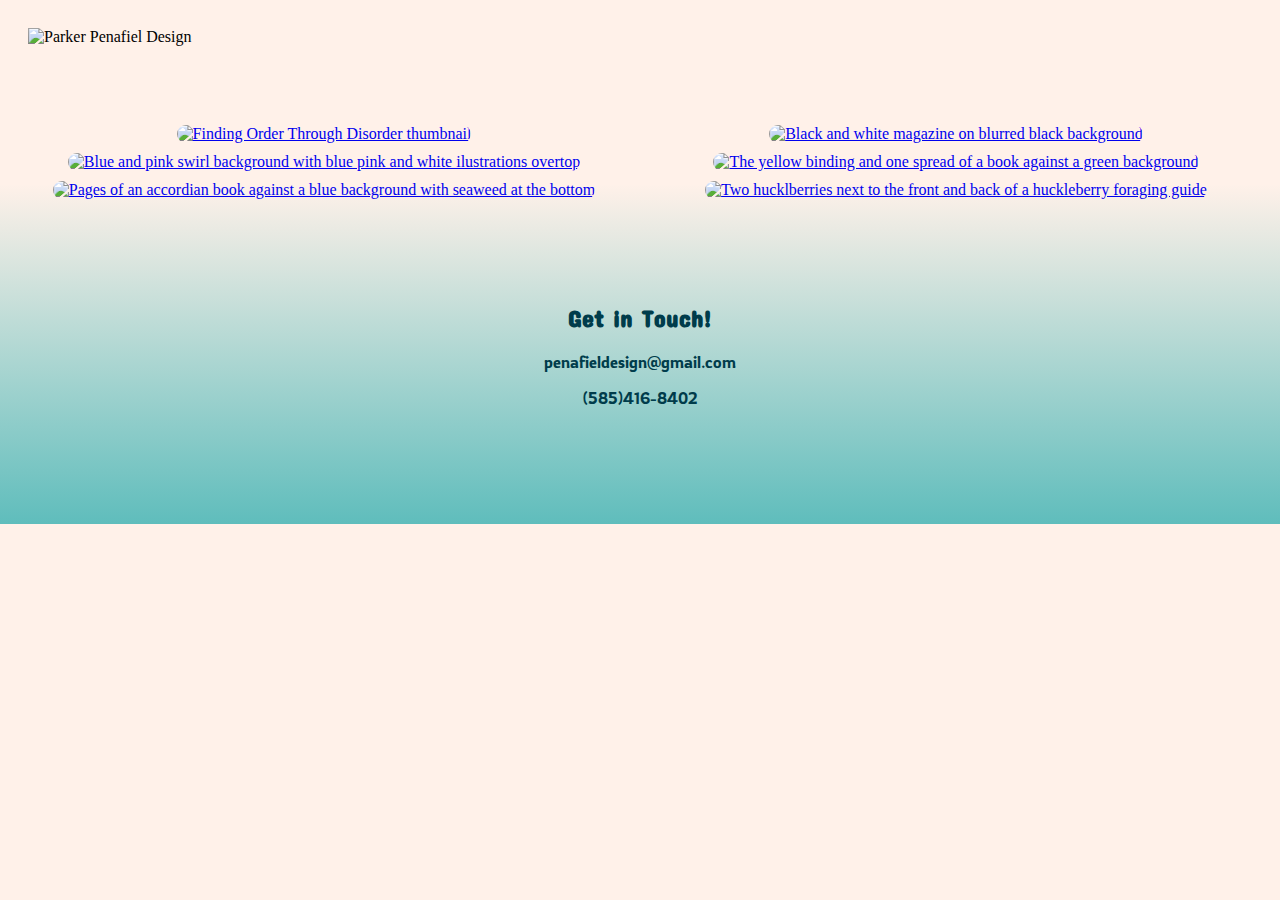
==== index.html @ d0e82763 "Add files via upload" ====
<!DOCTYPE html>
<html lang="en">
<head>
    <meta charset="UTF-8">
    <meta http-equiv="X-UA-Compatible" content="IE=edge">
    <meta name="viewport" content="width=device-width, initial-scale=1.0">
    <title>Penafiel Design</title>
    <link rel="preconnect" href="https://fonts.googleapis.com">
<link rel="preconnect" href="https://fonts.gstatic.com" crossorigin>
<link href="https://fonts.googleapis.com/css2?family=Concert+One&display=swap" rel="stylesheet">
<link rel="preconnect" href="https://fonts.googleapis.com">
<link rel="preconnect" href="https://fonts.gstatic.com" crossorigin>
<link href="https://fonts.googleapis.com/css2?family=Concert+One&family=Rowdies:wght@300;400;700&display=swap" rel="stylesheet">
<link rel="stylesheet" href="stylesheet.css">
</head>
<body class="home">
    <header>
        <img src="imgs/Personal-logo.svg" class="logo" alt="Parker Penafiel Design">
        <div class="links">
            <a href="imgs/Resume.pdf" download><p>resume.pdf</p></a>
            <a href="imgs/Resume.docx"><p>resume.dox</p></a>
        </div>
    </header>

    <div class="project-thumbs">
        <a href="thesis.html">
            <img src="imgs/Artboard 1 copy.png" alt="Finding Order Through Disorder thumbnail"> </a>
        <a href="moon.html">
            <img src="imgs/To-the-Moon-thumb-1 copy.png" alt="Black and white magazine on blurred black background"> </a>
        <a href="trans.html">
            <img src="imgs/trans-crisis-thumb1 copy.png" alt="Blue and pink swirl background with blue pink and white ilustrations overtop"> </a>
        <a href="fresh.html">
            <img src="imgs/better-fresh-thumb2 copy.png" alt="The yellow binding and one spread of a book against a green background"> </a>
        <a href="friends.html">
            <img src="imgs/Friends-change-thumb copy.png" alt="Pages of an accordian book against a blue background with seaweed at the bottom"> </a>
        <a href="yellowstone.html">
            <img src="imgs/Yellowstone-huckleberry-thumb1 copy.png" alt="Two hucklberries next to the front and back of a huckleberry foraging guide"> </a>
    </div>

    <footer>
        <h2>Get in Touch!</h2>
        <p>penafieldesign@gmail.com</p>
        <p>(585)416-8402</p>
    </footer>
</body>
</html>
---- stylesheet.css ----
body {
    background-color: #FFF1E9;
}

body.home {
    background-color: #FFF1E9;
    background-image: url(imgs/diamond.svg);
    background-repeat: no-repeat;
}

header {
    display: flex;
    justify-content: space-between;
    padding: 20px;
}

p {
    font-family: 'Rowdies', sans-serif;
    color: #003C4B;
    font-weight: 300;
}

h1 {
    font-family: 'Concert One', sans-serif;
    color: #003C4B;
}

h2 {
    font-family: 'Concert One', sans-serif;
    color: #003C4B;
}

.logo {
    width: 30%;
}

.project-thumbs img{
    width: 90%;
    margin: 5px auto 5px auto;
    border-radius: 10px;
}

.project-thumbs:hover .project-thumbs a:hover {
    cursor: pointer;
}

a:hover {
    cursor: pointer;
}

.project-thumbs {
    text-align: center;
}

.mockups {
    text-align: center;
}

.mockups img {
    width: 90%;
}

.descriptions {
    text-align: center;
    margin: auto;
    width: 700px;
}

footer {
    text-align: center;
    background-image: linear-gradient(#5fbdbb00, #5FBDBC);
    padding: 100px 0 100px 0;
    margin: -20px;
}

p:link p:after p:before{
    font-family: 'Rowdies', sans-serif;
    color: #003C4B;
    text-decoration: none;
}

.back-arrow img {
    width: 60px;
}

.pdf {
    text-align: center;
    margin: auto;
}

.links p {
    color: #FFF1E9;
    padding: 10px;
}

.links {
    display: flex;
    flex-direction: row;
    align-self: flex-start;
}

.links a {
    text-decoration: none;
}

/* Media Queries */

@media (min-width: 600px) {
    .project-thumbs {
        display: grid;
        grid-template-columns: repeat(2, 50%);
        margin: auto;
    }

    /* .project-thumbs img {
        width: 40%;
    } */
}
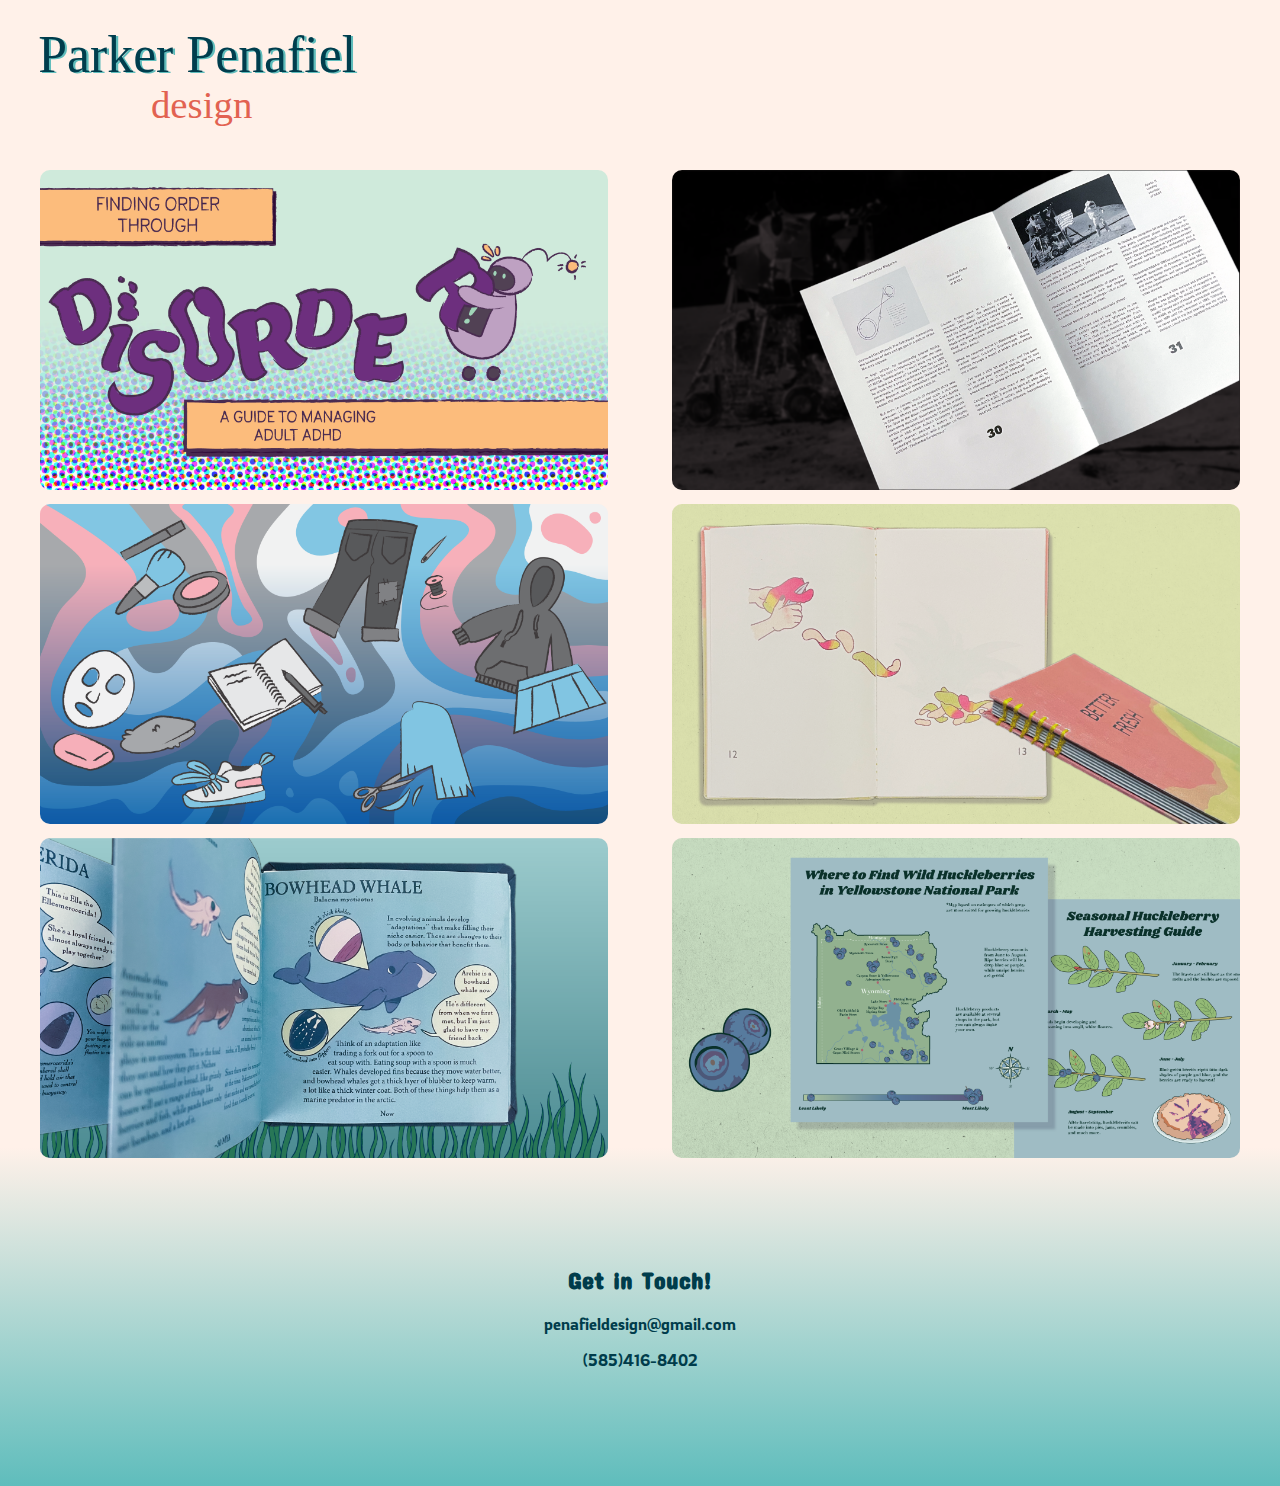
==== commit d53a23f8: "Update index.html" ====
--- a/index.html
+++ b/index.html
@@ -15,26 +15,26 @@
 </head>
 <body class="home">
     <header>
-        <img src="imgs/Personal-logo.svg" class="logo" alt="Parker Penafiel Design">
+        <img src="Personal-logo.svg" class="logo" alt="Parker Penafiel Design">
         <div class="links">
-            <a href="imgs/Resume.pdf" download><p>resume.pdf</p></a>
-            <a href="imgs/Resume.docx"><p>resume.dox</p></a>
+            <a href="Resume.pdf" download><p>resume.pdf</p></a>
+            <a href="Resume.docx"><p>resume.dox</p></a>
         </div>
     </header>
 
     <div class="project-thumbs">
         <a href="thesis.html">
-            <img src="imgs/Artboard 1 copy.png" alt="Finding Order Through Disorder thumbnail"> </a>
+            <img src="Artboard 1 copy.png" alt="Finding Order Through Disorder thumbnail"> </a>
         <a href="moon.html">
-            <img src="imgs/To-the-Moon-thumb-1 copy.png" alt="Black and white magazine on blurred black background"> </a>
+            <img src="To-the-Moon-thumb-1 copy.png" alt="Black and white magazine on blurred black background"> </a>
         <a href="trans.html">
-            <img src="imgs/trans-crisis-thumb1 copy.png" alt="Blue and pink swirl background with blue pink and white ilustrations overtop"> </a>
+            <img src="trans-crisis-thumb1 copy.png" alt="Blue and pink swirl background with blue pink and white ilustrations overtop"> </a>
         <a href="fresh.html">
-            <img src="imgs/better-fresh-thumb2 copy.png" alt="The yellow binding and one spread of a book against a green background"> </a>
+            <img src="better-fresh-thumb2 copy.png" alt="The yellow binding and one spread of a book against a green background"> </a>
         <a href="friends.html">
-            <img src="imgs/Friends-change-thumb copy.png" alt="Pages of an accordian book against a blue background with seaweed at the bottom"> </a>
+            <img src="Friends-change-thumb copy.png" alt="Pages of an accordian book against a blue background with seaweed at the bottom"> </a>
         <a href="yellowstone.html">
-            <img src="imgs/Yellowstone-huckleberry-thumb1 copy.png" alt="Two hucklberries next to the front and back of a huckleberry foraging guide"> </a>
+            <img src="Yellowstone-huckleberry-thumb1 copy.png" alt="Two hucklberries next to the front and back of a huckleberry foraging guide"> </a>
     </div>
 
     <footer>
@@ -43,4 +43,4 @@
         <p>(585)416-8402</p>
     </footer>
 </body>
-</html>+</html>
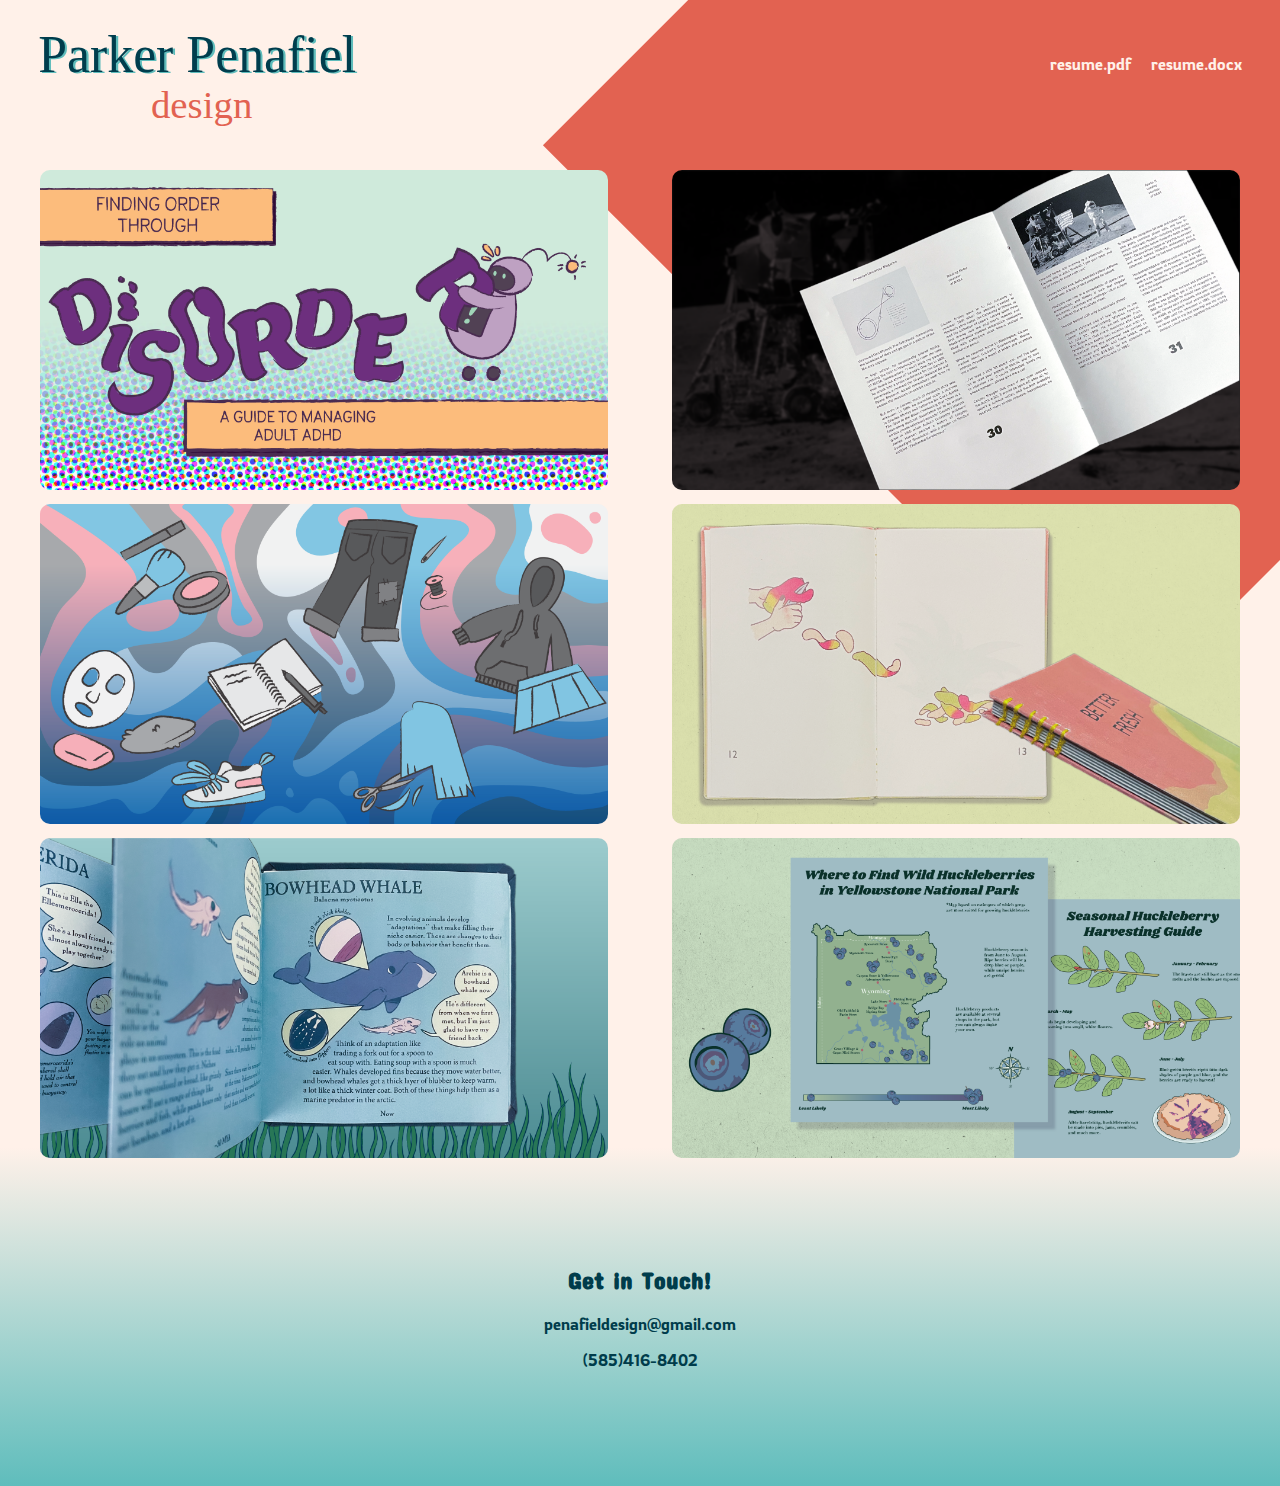
==== commit 27e112e6: "Update index.html" ====
--- a/index.html
+++ b/index.html
@@ -18,7 +18,7 @@
         <img src="Personal-logo.svg" class="logo" alt="Parker Penafiel Design">
         <div class="links">
             <a href="Resume.pdf" download><p>resume.pdf</p></a>
-            <a href="Resume.docx"><p>resume.dox</p></a>
+            <a href="Resume.docx"><p>resume.docx</p></a>
         </div>
     </header>
 
--- a/stylesheet.css
+++ b/stylesheet.css
@@ -4,7 +4,7 @@
 
 body.home {
     background-color: #FFF1E9;
-    background-image: url(imgs/diamond.svg);
+    background-image: url(diamond.svg);
     background-repeat: no-repeat;
 }
 
@@ -115,4 +115,4 @@
     /* .project-thumbs img {
         width: 40%;
     } */
-}+}
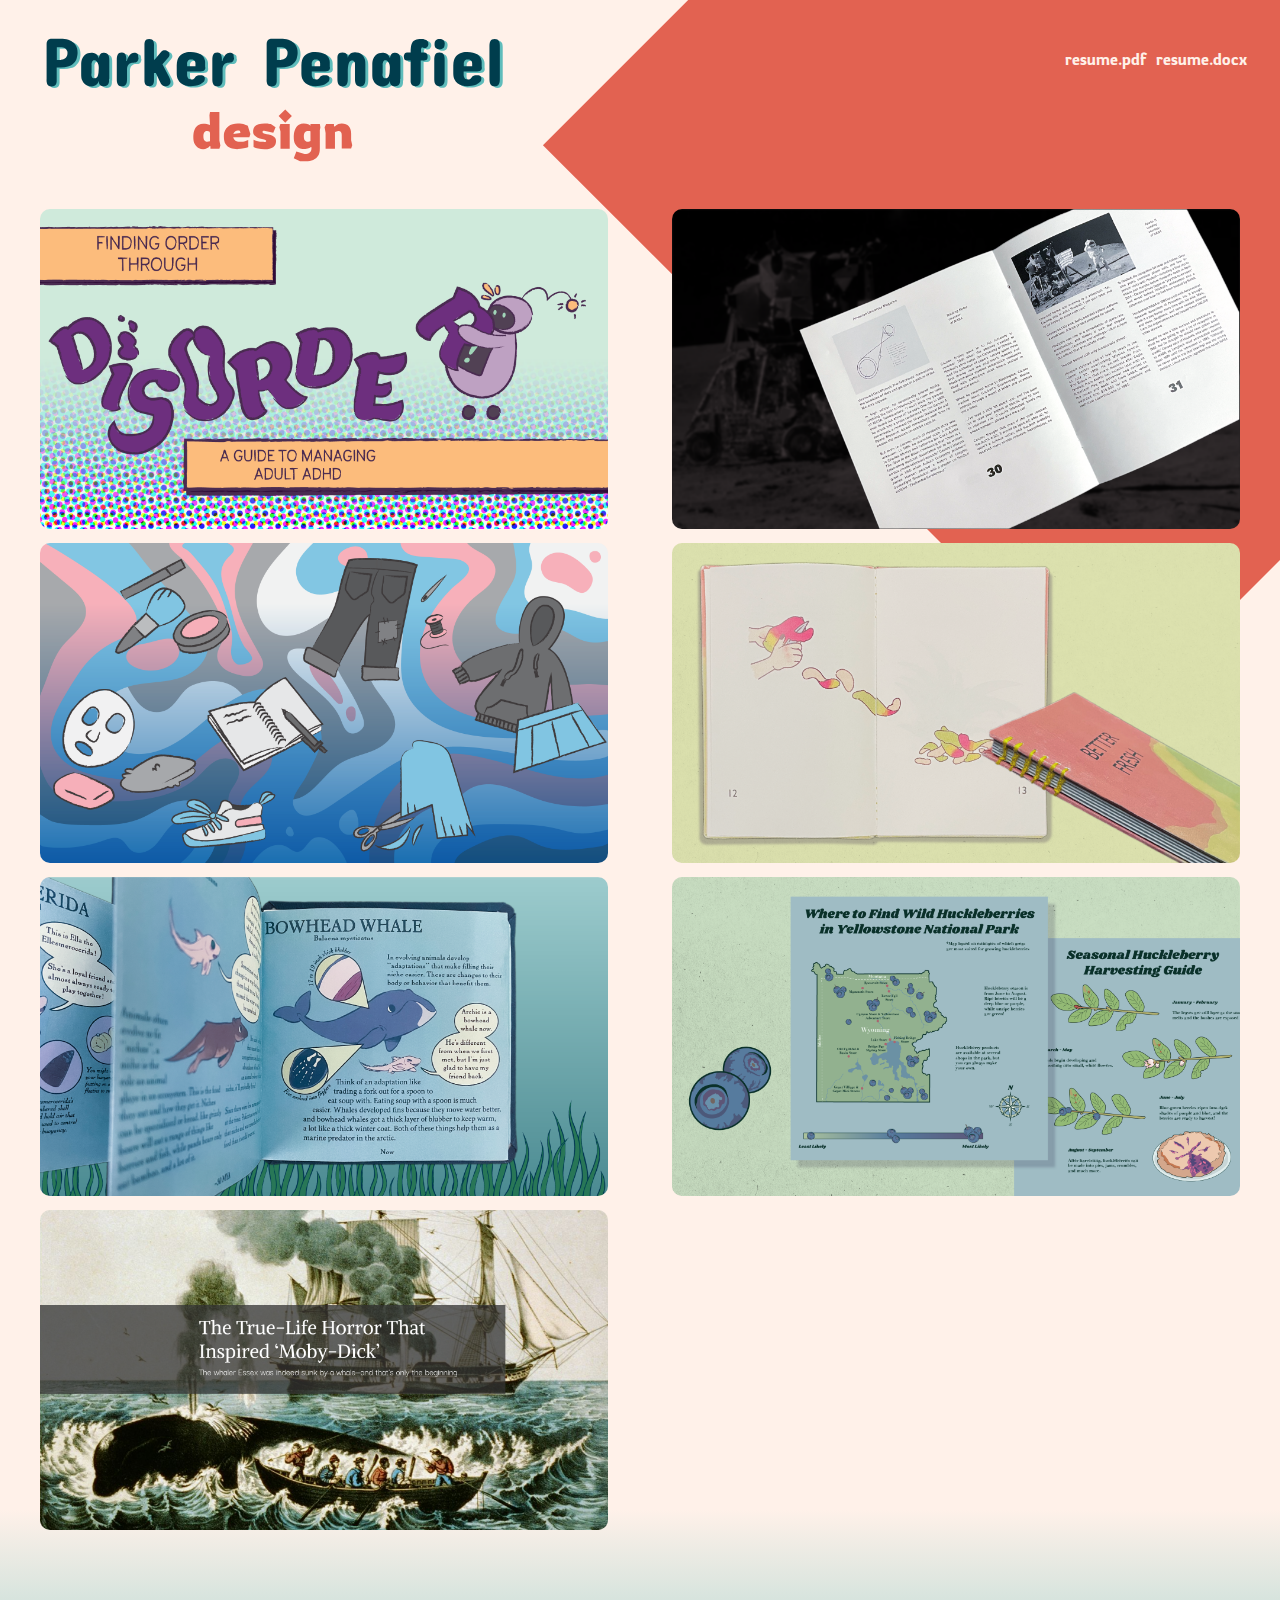
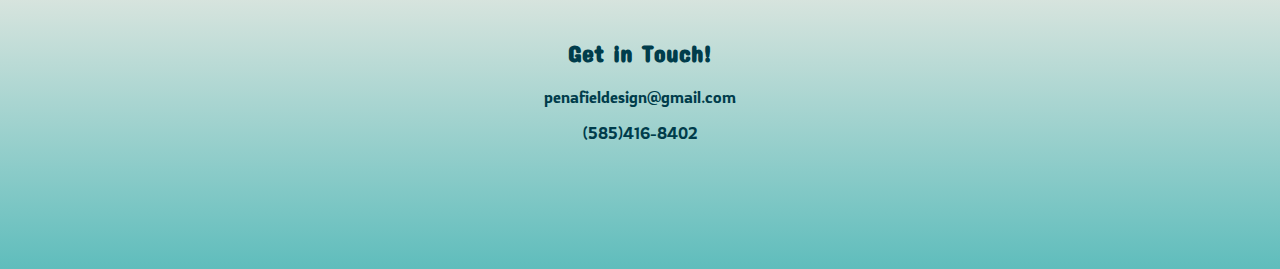
==== commit 5b92373a: "Update index.html" ====
--- a/index.html
+++ b/index.html
@@ -35,6 +35,9 @@
             <img src="Friends-change-thumb copy.png" alt="Pages of an accordian book against a blue background with seaweed at the bottom"> </a>
         <a href="yellowstone.html">
             <img src="Yellowstone-huckleberry-thumb1 copy.png" alt="Two hucklberries next to the front and back of a huckleberry foraging guide"> </a>
+        <a href="moby.html">
+            <img src="Interactive-thumb copy.png" alt="Sinking of the Essex thumbnail">
+        </a>
     </div>
 
     <footer>
--- a/stylesheet.css
+++ b/stylesheet.css
@@ -4,7 +4,7 @@
 
 body.home {
     background-color: #FFF1E9;
-    background-image: url(diamond.svg);
+    background-image: url(diamond-mobile.svg);
     background-repeat: no-repeat;
 }
 
@@ -31,7 +31,7 @@
 }
 
 .logo {
-    width: 30%;
+    width: 40%;
 }
 
 .project-thumbs img{
@@ -69,8 +69,8 @@
 footer {
     text-align: center;
     background-image: linear-gradient(#5fbdbb00, #5FBDBC);
-    padding: 100px 0 100px 0;
-    margin: -20px;
+    padding: 110px 0 110px 0;
+    margin: -30px;
 }
 
 p:link p:after p:before{
@@ -90,13 +90,14 @@
 
 .links p {
     color: #FFF1E9;
-    padding: 10px;
+    padding: 5px;
 }
 
 .links {
     display: flex;
     flex-direction: row;
-    align-self: flex-start;
+    justify-items: flex-end;
+    align-self: flex-start
 }
 
 .links a {
@@ -112,6 +113,16 @@
         margin: auto;
     }
 
+body.home {
+        background-color: #FFF1E9;
+        background-image: url(diamond.svg);
+        background-repeat: no-repeat;
+    }
+
+    .logo {
+        size: 30%
+    }
+
     /* .project-thumbs img {
         width: 40%;
     } */
